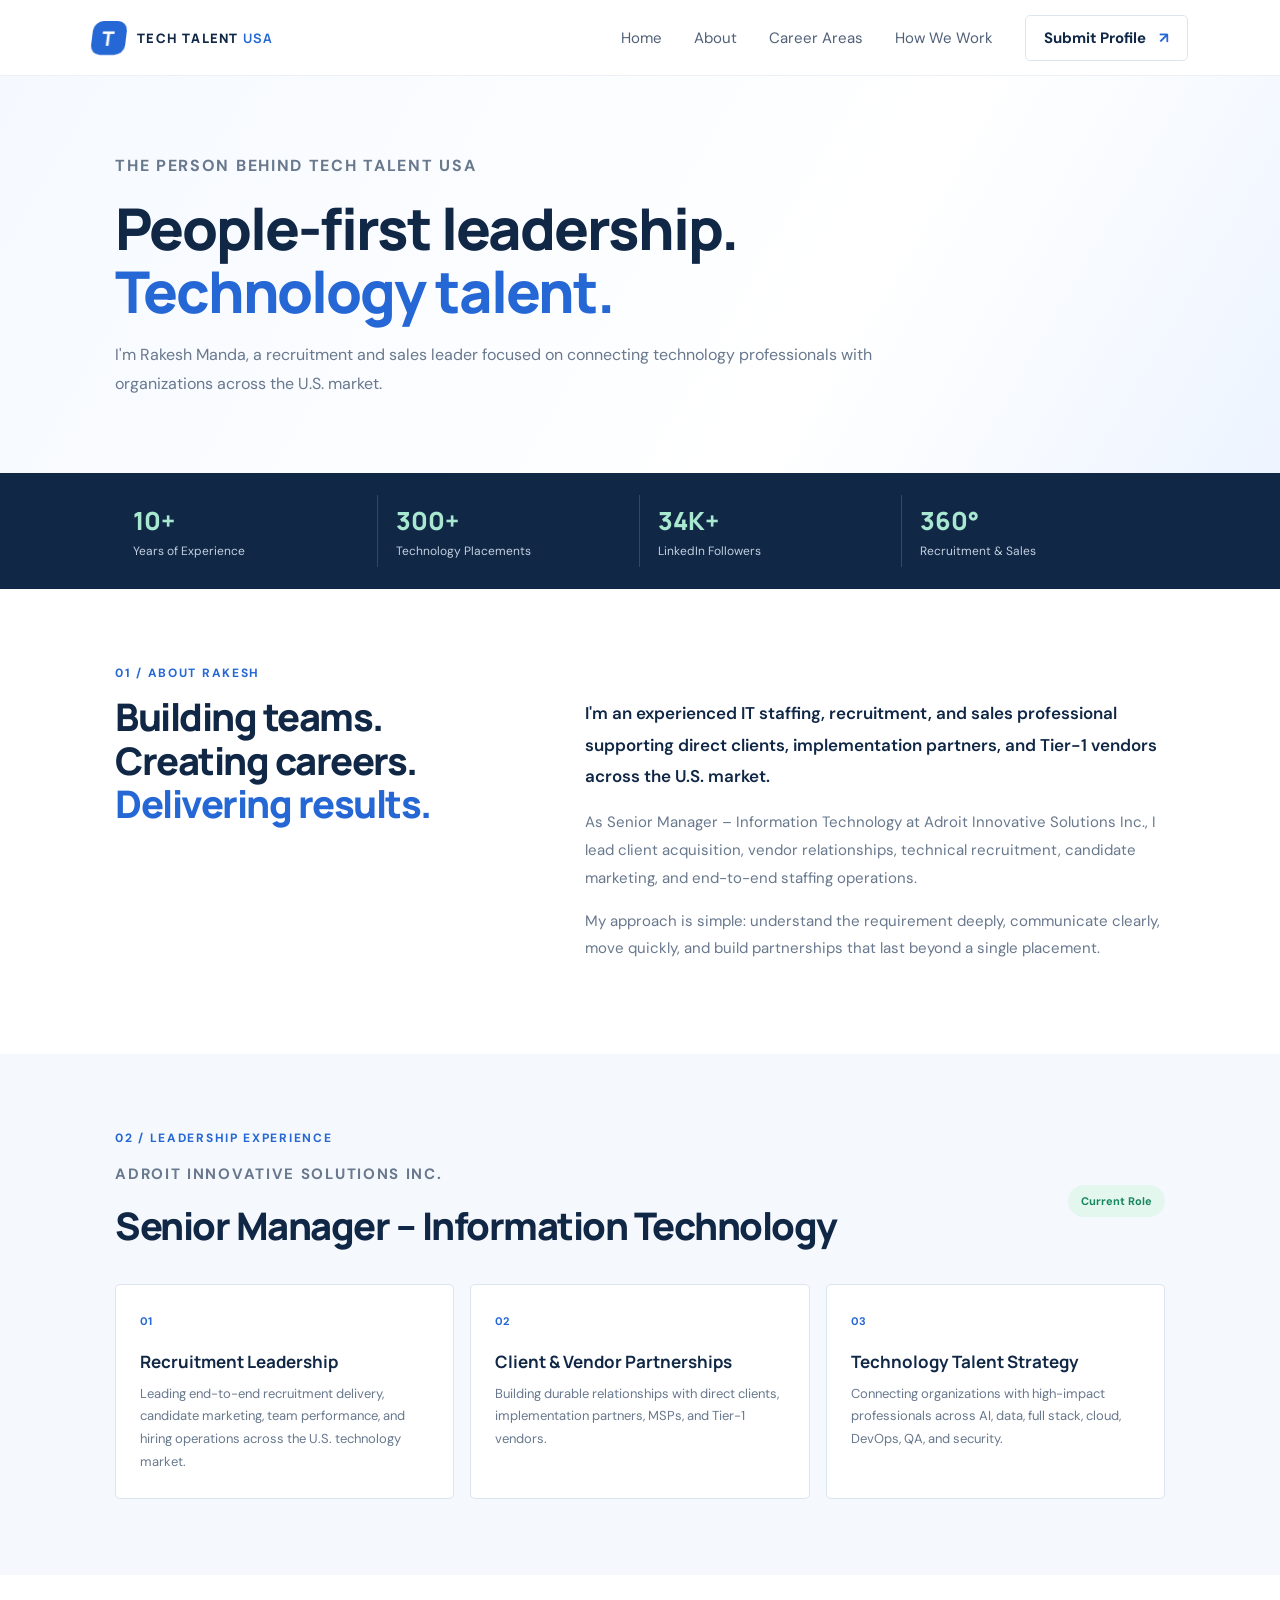
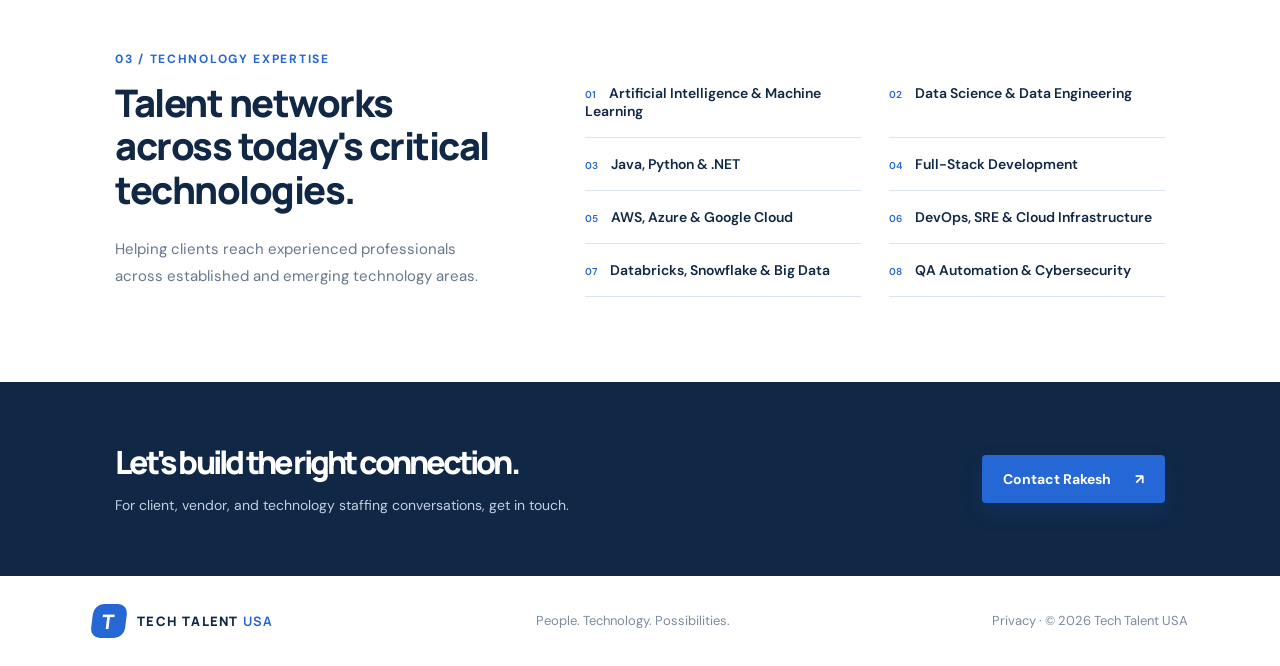
==== static/about.html @ fc8ca4fa "Add dedicated About profile page" ====
<!doctype html>
<html lang="en">
<head>
<meta charset="utf-8"><meta name="viewport" content="width=device-width,initial-scale=1">
<meta name="description" content="Meet the recruitment and technology staffing leader behind Tech Talent USA.">
<meta name="theme-color" content="#102746">
<title>About | Tech Talent USA</title>
<link rel="preconnect" href="https://fonts.googleapis.com">
<link href="https://fonts.googleapis.com/css2?family=DM+Sans:wght@400;500;600;700&family=Manrope:wght@400;500;600;700;800&display=swap" rel="stylesheet">
<link rel="stylesheet" href="/static/styles.css">
</head>
<body>
<header class="header">
<a class="brand" href="/"><span class="brand-mark">T</span><span>TECH TALENT <b>USA</b></span></a>
<nav id="site-nav" aria-label="Main navigation"><a href="/">Home</a><a href="/about" aria-current="page">About</a><a href="/services">Career Areas</a><a href="/how-we-work">How We Work</a><a class="nav-cta" href="/contact">Submit Profile <span>↗</span></a></nav>
<button class="menu" id="menu" aria-label="Open navigation menu" aria-controls="site-nav" aria-expanded="false">☰</button>
</header>
<main>
<section class="profile-hero">
<p class="eyebrow">THE PERSON BEHIND TECH TALENT USA</p>
<h1>People-first leadership.<br><em>Technology talent.</em></h1>
<p>I'm Rakesh Manda, a recruitment and sales leader focused on connecting technology professionals with organizations across the U.S. market.</p>
</section>
<section class="profile-metrics" aria-label="Career highlights">
<div><strong>10+</strong><span>Years of Experience</span></div><div><strong>300+</strong><span>Technology Placements</span></div><div><strong>34K+</strong><span>LinkedIn Followers</span></div><div><strong>360°</strong><span>Recruitment &amp; Sales</span></div>
</section>
<section class="profile-section">
<div class="section-label">01 / ABOUT RAKESH</div>
<div class="profile-grid">
<div><h2>Building teams.<br>Creating careers.<br><em>Delivering results.</em></h2></div>
<div class="profile-copy">
<p>I'm an experienced IT staffing, recruitment, and sales professional supporting direct clients, implementation partners, and Tier-1 vendors across the U.S. market.</p>
<p>As Senior Manager – Information Technology at Adroit Innovative Solutions Inc., I lead client acquisition, vendor relationships, technical recruitment, candidate marketing, and end-to-end staffing operations.</p>
<p>My approach is simple: understand the requirement deeply, communicate clearly, move quickly, and build partnerships that last beyond a single placement.</p>
</div>
</div>
</section>
<section class="profile-section profile-band">
<div class="section-label">02 / LEADERSHIP EXPERIENCE</div>
<div class="profile-role"><div><p class="eyebrow">ADROIT INNOVATIVE SOLUTIONS INC.</p><h2>Senior Manager – Information Technology</h2></div><span class="profile-current">Current Role</span></div>
<div class="profile-cards">
<article class="profile-card"><span>01</span><h3>Recruitment Leadership</h3><p>Leading end-to-end recruitment delivery, candidate marketing, team performance, and hiring operations across the U.S. technology market.</p></article>
<article class="profile-card"><span>02</span><h3>Client &amp; Vendor Partnerships</h3><p>Building durable relationships with direct clients, implementation partners, MSPs, and Tier-1 vendors.</p></article>
<article class="profile-card"><span>03</span><h3>Technology Talent Strategy</h3><p>Connecting organizations with high-impact professionals across AI, data, full stack, cloud, DevOps, QA, and security.</p></article>
</div>
</section>
<section class="profile-section">
<div class="section-label">03 / TECHNOLOGY EXPERTISE</div>
<div class="profile-grid"><div><h2>Talent networks across today's critical technologies.</h2><p>Helping clients reach experienced professionals across established and emerging technology areas.</p></div>
<div class="profile-skills">
<div><span>01</span>Artificial Intelligence &amp; Machine Learning</div><div><span>02</span>Data Science &amp; Data Engineering</div><div><span>03</span>Java, Python &amp; .NET</div><div><span>04</span>Full-Stack Development</div><div><span>05</span>AWS, Azure &amp; Google Cloud</div><div><span>06</span>DevOps, SRE &amp; Cloud Infrastructure</div><div><span>07</span>Databricks, Snowflake &amp; Big Data</div><div><span>08</span>QA Automation &amp; Cybersecurity</div>
</div></div>
</section>
<section class="profile-contact"><div><h2>Let's build the right connection.</h2><p>For client, vendor, and technology staffing conversations, get in touch.</p></div><a class="button primary" href="mailto:rakeshmanda888@gmail.com">Contact Rakesh <span>↗</span></a></section>
</main>
<footer><a class="brand footer-brand" href="/"><span class="brand-mark">T</span><span>TECH TALENT <b>USA</b></span></a><span>People. Technology. Possibilities.</span><span><a href="/privacy">Privacy</a> · © <span id="year">2026</span> Tech Talent USA</span></footer>
<script src="/static/app.js"></script>
</body></html>
---- static/styles.css ----
:root{--navy:#102746;--blue:#2467d5;--sky:#eaf2ff;--ink:#172b45;--muted:#68788d;--line:#dce5ef;--white:#fff;--mint:#a8e8d0}*{box-sizing:border-box}html{scroll-behavior:smooth}body{margin:0;color:var(--ink);font-family:'DM Sans',sans-serif;background:#fff}a{color:inherit;text-decoration:none}.header{height:84px;padding:0 7.2%;display:flex;align-items:center;justify-content:space-between;border-bottom:1px solid #edf1f6;background:#fff}.brand{display:flex;align-items:center;gap:11px;font:800 13px Manrope,sans-serif;letter-spacing:1.2px;color:var(--navy)}.brand b{color:var(--blue)}.brand-mark{width:34px;height:34px;border-radius:10px;background:var(--blue);color:white;display:grid;place-items:center;font:800 20px Manrope;transform:skew(-7deg)}nav{display:flex;align-items:center;gap:36px;font-size:13px;color:#506078}nav a:hover,.text-link:hover{color:var(--blue)}.nav-cta{padding:12px 18px;border:1px solid var(--line);border-radius:5px;color:var(--navy);font-weight:700}.nav-cta span{color:var(--blue);padding-left:9px}.menu{display:none;border:0;background:none;font-size:22px}.hero{min-height:620px;padding:80px 7.2% 65px;display:grid;grid-template-columns:1fr 1fr;align-items:center;overflow:hidden;background:linear-gradient(115deg,#f8fbff 0%,#fff 60%,#f0f6ff 100%)}.eyebrow,.section-label{font-size:10px;font-weight:700;letter-spacing:2px;color:var(--blue)}.eyebrow i{display:inline-block;width:7px;height:7px;border-radius:50%;background:#46c69a;margin-right:9px}.hero h1,h2{font:800 clamp(42px,5vw,68px)/1.08 Manrope,sans-serif;letter-spacing:-2.8px;color:var(--navy);margin:25px 0}.hero h1 em,h2 em{font-style:normal;color:var(--blue)}.hero-copy>p{max-width:490px;color:var(--muted);line-height:1.85;font-size:15px}.hero-actions{display:flex;align-items:center;gap:28px;margin-top:30px}.button{display:inline-flex;align-items:center;justify-content:center;gap:24px;padding:16px 21px;border:0;border-radius:4px;font:700 13px 'DM Sans';cursor:pointer}.primary{background:var(--blue);color:#fff;box-shadow:0 9px 22px #2467d526}.primary:hover{background:#1855b9}.text-link{font-size:13px;font-weight:700}.text-link span{color:var(--blue);margin-left:7px}.trust{display:flex;align-items:center;gap:14px;margin-top:53px}.avatars{display:flex}.avatars span{width:34px;height:34px;border-radius:50%;display:grid;place-items:center;background:#dce9ff;border:2px solid white;margin-left:-5px;font-size:9px;font-weight:800;color:var(--blue)}.avatars span:first-child{margin:0;background:#d8f1e9;color:#16865f}.avatars span:last-child{background:#fce8d9;color:#b76c2d}.trust b,.trust small{display:block}.trust b{font-size:11px}.trust small{font-size:10px;color:var(--muted);margin-top:4px}.hero-art{height:440px;position:relative;display:grid;place-items:center}.orb{position:absolute;border-radius:50%;filter:blur(1px)}.orb-one{width:340px;height:340px;background:radial-gradient(circle,#d9e8ff 0%,#edf4ff 65%,transparent 68%)}.orb-two{width:230px;height:230px;border:1px solid #a8c7f5}.orbit{position:absolute;width:390px;height:160px;border:1px solid #9cbbe9;border-radius:50%;transform:rotate(-32deg)}.art-core{width:190px;height:190px;border-radius:50%;background:linear-gradient(145deg,#2e79e5,#123c7b);box-shadow:0 25px 55px #1c58a54a;display:grid;place-items:center;z-index:1;position:relative}.core-ring{position:absolute;inset:16px;border:1px solid #ffffff62;border-radius:50%}.core-text{font:800 56px Manrope;color:#fff;letter-spacing:-5px}.core-text span{font-size:15px;letter-spacing:2px;margin-left:5px;color:var(--mint)}.art-card{position:absolute;z-index:2;background:#fff;border:1px solid #e6edf7;box-shadow:0 15px 45px #183e6b16;border-radius:9px;padding:15px 17px;display:flex;align-items:center;gap:12px}.art-card b,.art-card small{display:block}.art-card b{font-size:11px}.art-card small{font-size:9px;color:var(--muted);margin-top:5px}.card-top{top:56px;right:2px}.card-bottom{bottom:54px;left:4px}.card-icon{width:33px;height:33px;background:var(--sky);color:var(--blue);border-radius:8px;display:grid;place-items:center;font-size:20px}.pulse{width:9px;height:9px;background:#3fc99a;border-radius:50%;box-shadow:0 0 0 5px #e2f8f0}.arrow{color:var(--blue)}.vertical-note{position:absolute;right:-30px;top:180px;writing-mode:vertical-rl;font-size:8px;letter-spacing:2px;color:#8da2bc}.stats{padding:27px 7.2%;display:grid;grid-template-columns:repeat(3,1fr);background:var(--navy);color:white}.stats div{display:flex;align-items:center;gap:17px;padding:8px 6% ;border-right:1px solid #ffffff28}.stats div:last-child{border:0}.stats strong{font:800 24px Manrope;color:var(--mint)}.stats span{font-size:11px;color:#c3d0e0}.section{padding:105px 9%}.intro-grid{display:grid;grid-template-columns:1fr 1fr;gap:9%;align-items:center}.intro h2,.section h2{font-size:48px;margin:24px 0}.intro p,.section-head>p{font-size:14px;line-height:1.9;color:var(--muted)}.lead{font-size:18px!important;line-height:1.6!important;color:var(--navy)!important;font-weight:600}.under-link{display:inline-block;margin-top:18px;font-size:12px;font-weight:700;border-bottom:1px solid #b6c9e4;padding-bottom:8px}.under-link span{color:var(--blue);margin-left:8px}.services{background:#f5f8fc}.section-head{display:flex;align-items:end;justify-content:space-between;gap:35px;margin-bottom:48px}.section-head>p{max-width:340px}.section-head h2{margin-bottom:0}.service-grid{display:grid;grid-template-columns:repeat(3,1fr);gap:18px}.service{position:relative;padding:29px 27px 35px;background:white;border:1px solid #e3eaf3;min-height:250px}.service-no{font-size:10px;color:#91a4bb}.service-symbol{font-size:28px;color:var(--blue);margin:26px 0 16px}.service h3,.steps h3{font:700 18px Manrope;color:var(--navy);margin:0 0 11px}.service p,.steps p{font-size:12px;line-height:1.8;color:var(--muted)}.service-line{position:absolute;bottom:0;left:0;width:35%;height:3px;background:var(--blue)}.process{background:#fff}.steps{display:grid;grid-template-columns:repeat(4,1fr);border-top:1px solid var(--line)}.steps article{padding:25px 22px 0 0;border-right:1px solid var(--line);margin-right:22px}.steps article:last-child{border:0}.steps article>span{display:grid;place-items:center;width:34px;height:34px;border-radius:50%;background:var(--sky);color:var(--blue);font-size:11px;font-weight:700;margin-bottom:24px}.contact{background:var(--navy);color:#fff;display:grid;grid-template-columns:.85fr 1.15fr;gap:9%;padding-top:90px;padding-bottom:90px}.contact h2{color:#fff}.contact-copy>p{max-width:380px;color:#b8c8db;font-size:13px;line-height:1.9}.contact .section-label{color:var(--mint)}.contact-detail{display:flex;gap:14px;align-items:center;margin-top:28px}.contact-detail>span{width:37px;height:37px;border:1px solid #ffffff35;border-radius:7px;display:grid;place-items:center;color:var(--mint)}.contact-detail small,.contact-detail a{display:block}.contact-detail small{font-size:9px;letter-spacing:1.5px;color:#9eb2ca;margin-bottom:5px}.contact-detail a{font-size:13px}.form{background:#fff;color:var(--ink);padding:31px 32px;border-radius:7px}.form-heading{display:flex;justify-content:space-between;align-items:baseline;margin-bottom:22px}.form-heading h3{font:700 20px Manrope;margin:0;color:var(--navy)}.form-heading p{font-size:10px;color:var(--muted)}.form-grid{display:grid;grid-template-columns:1fr 1fr;gap:16px}.form label{font-size:10px;font-weight:700;color:#42536a}.form input,.form textarea{display:block;width:100%;margin-top:7px;padding:12px;border:1px solid #dfe7f0;border-radius:4px;font:12px 'DM Sans';outline:none;color:var(--ink);background:#fbfcfe}.form input:focus,.form textarea:focus{border-color:#6b9de8;box-shadow:0 0 0 3px #2467d514}.form input::placeholder,.form textarea::placeholder{color:#a1adbb}.wide{grid-column:1/-1}.submit{margin-top:20px;width:100%}.form-status{font-size:12px;min-height:16px;color:#16865f}.privacy{font-size:9px;color:#8795a6}footer{padding:28px 7.2%;display:flex;justify-content:space-between;align-items:center;font-size:10px;color:#7c8ba0}.footer-brand{color:var(--navy)}@media(max-width:850px){.header{padding:0 5%;height:72px}nav{gap:16px}.hero{padding:60px 6%;grid-template-columns:1fr 1fr}.hero-art{transform:scale(.85)}.section{padding:80px 6%}.contact{gap:5%}.form{padding:24px}.intro h2,.section h2{font-size:40px}}@media(max-width:650px){nav{display:none;position:absolute;top:72px;left:0;right:0;background:white;padding:20px 7%;z-index:5;flex-direction:column;align-items:flex-start;border-bottom:1px solid var(--line)}nav.open{display:flex}.menu{display:block}.hero{grid-template-columns:1fr;padding-top:55px}.hero h1{font-size:49px}.hero-art{height:350px;transform:scale(.82);margin-top:10px}.stats{grid-template-columns:1fr;gap:12px;padding:22px 7%}.stats div{border-right:0;border-bottom:1px solid #ffffff28;padding:10px 0}.intro-grid,.contact{grid-template-columns:1fr}.intro-grid{gap:15px}.section-head{display:block}.section-head>p{margin-top:20px}.service-grid{grid-template-columns:1fr}.service{min-height:210px}.steps{grid-template-columns:1fr 1fr;row-gap:28px}.steps article:nth-child(2){border:0}.contact{gap:35px}.form-grid{grid-template-columns:1fr}.wide{grid-column:auto}.form-heading{display:block}.form-heading p{margin-bottom:0}footer{gap:15px;flex-wrap:wrap}.vertical-note{right:0}}

/* Phase 1 experience polish: preserve the blue-and-white identity. */
.header{position:sticky;top:0;z-index:20;backdrop-filter:saturate(160%) blur(12px);background:rgba(255,255,255,.94)}
html{scroll-padding-top:96px}
nav a,.button,.service,.art-card{transition:transform .22s ease,box-shadow .22s ease,color .22s ease,background .22s ease}
nav a:focus-visible,.button:focus-visible,.text-link:focus-visible,.under-link:focus-visible,.menu:focus-visible,.form input:focus-visible,.form textarea:focus-visible{outline:3px solid #82b2f5;outline-offset:3px}
.button:hover{transform:translateY(-2px)}
.service:hover{transform:translateY(-5px);box-shadow:0 16px 34px #183e6b12}
.art-card:hover{transform:translateY(-3px)}
.form-status{line-height:1.6}
.form-status:empty{min-height:0}
.privacy a{color:var(--blue);text-decoration:underline}
.reveal-ready{opacity:0;transform:translateY(18px);transition:opacity .65s ease,transform .65s ease}
.reveal-ready.is-visible{opacity:1;transform:translateY(0)}
@media(max-width:650px){
 .header{position:sticky;top:0}
 nav.open{box-shadow:0 16px 25px #183e6b12}
 .hero{min-height:auto}
 .hero-actions{flex-wrap:wrap;gap:18px}
 .contact-detail a{overflow-wrap:anywhere}
}
@media(prefers-reduced-motion:reduce){
 *,*::before,*::after{scroll-behavior:auto!important;animation-duration:.01ms!important;animation-iteration-count:1!important;transition-duration:.01ms!important}
 .reveal-ready{opacity:1;transform:none}
}

/* Phase 1: trust, conversion, contact and form usability */
.faq{background:#f5f8fc}.faq-list{max-width:900px;border-top:1px solid var(--line)}.faq-list details{border-bottom:1px solid var(--line);padding:19px 4px}.faq-list summary{cursor:pointer;list-style:none;font:700 15px Manrope;color:var(--navy);display:flex;justify-content:space-between;gap:16px}.faq-list summary::-webkit-details-marker{display:none}.faq-list summary:after{content:"+";color:var(--blue);font-size:22px;line-height:1}.faq-list details[open] summary:after{content:"−"}.faq-list details p{max-width:760px;color:var(--muted);font-size:13px;line-height:1.8;margin:14px 0 0}.faq-list a{color:var(--blue);text-decoration:underline}
.form-progress{margin:-4px 0 20px}.progress-track{height:5px;background:#e8eef7;border-radius:8px;overflow:hidden}.progress-track span{display:block;width:0;height:100%;background:var(--blue);transition:width .2s ease}.form-progress small{display:block;color:var(--muted);font-size:10px;margin-top:7px}
.consent-row{display:flex;align-items:flex-start;gap:10px;margin-top:18px;font-size:11px!important;line-height:1.6}.consent-row input{width:16px!important;height:16px;margin:1px 0 0!important;flex:0 0 auto;accent-color:var(--blue)}
.form-trap{position:absolute!important;left:-10000px!important;width:1px!important;height:1px!important;overflow:hidden!important}.form-status.is-pending{color:#526b8b}.form-status.is-success{color:#16865f}.form-status.is-error{color:#b42318}.submit:disabled{opacity:.7;cursor:wait;transform:none}
.quick-contact{position:fixed;right:22px;bottom:22px;z-index:18;display:flex;gap:9px}.quick-contact-link{display:inline-flex;align-items:center;justify-content:center;min-height:44px;padding:0 16px;border-radius:24px;background:#fff;color:var(--navy);border:1px solid #dce5ef;box-shadow:0 8px 25px #10274620;font-size:12px;font-weight:700}.quick-contact-link.whatsapp{background:#16865f;color:#fff;border-color:#16865f}.quick-contact-link:hover{transform:translateY(-2px)}.form input[type=file]{padding:9px;background:#fff}
.form input:focus-visible,.form textarea:focus-visible,.faq summary:focus-visible{outline:3px solid #82b2f5;outline-offset:2px}
@media(max-width:650px){.quick-contact{right:12px;bottom:12px}.quick-contact-link{min-height:42px;padding:0 13px}.faq{padding-top:65px;padding-bottom:65px}.consent-row{grid-column:auto}}

/* Readability pass: larger, clearer typography across all screen sizes */
body{font-size:16px}
nav{font-size:15px;gap:32px}
.eyebrow,.section-label{font-size:12px;letter-spacing:1.7px}
.hero-copy>p{font-size:18px;line-height:1.8;max-width:540px}
.trust b{font-size:13px}.trust small{font-size:12px}
.stats span{font-size:14px}
.intro p,.section-head>p{font-size:16px;line-height:1.85}
.lead{font-size:20px!important}
.under-link,.text-link{font-size:15px}
.service h3,.steps h3{font-size:20px}
.service p,.steps p{font-size:15px;line-height:1.8}
.service-no{font-size:12px}
.contact-copy>p{font-size:16px;line-height:1.85}
.contact-detail small{font-size:11px}.contact-detail a{font-size:15px}
.form{padding:36px}
.form-heading h3{font-size:23px}
.form-heading p{font-size:13px}
.form label{font-size:13px}
.form input,.form textarea{font-size:15px;padding:14px}
.form input::placeholder,.form textarea::placeholder{font-size:14px}
.form-progress small{font-size:13px}
.consent-row{font-size:13px!important}
.privacy{font-size:12px;line-height:1.6}
.form-status{font-size:14px}
.button{font-size:15px;padding:17px 23px}
footer{font-size:13px}
@media(max-width:850px){
 nav{font-size:14px;gap:18px}
 .hero-copy>p{font-size:17px}
 .section{padding:85px 6%}
}
@media(max-width:650px){
 .hero h1{font-size:clamp(42px,11vw,52px);letter-spacing:-2px}
 .hero-copy>p{font-size:17px;line-height:1.8}
 .eyebrow,.section-label{font-size:11px}
 .intro p,.section-head>p,.contact-copy>p{font-size:16px}
 .service p,.steps p{font-size:15px}
 .form{padding:24px 20px}
 .form label{font-size:13px}
 .form input,.form textarea{font-size:16px;padding:14px}
 .form-heading h3{font-size:21px}
 .privacy{font-size:12px}
 footer{font-size:12px}
}


/* Phase 2 refinement: slightly tighter sizing while preserving the approved blue-and-white theme. */
.header{height:76px}
.hero{min-height:570px;padding-top:68px;padding-bottom:56px}
.hero h1{font-size:clamp(40px,4.7vw,62px);letter-spacing:-2.4px}
.hero-copy>p{font-size:16px;line-height:1.75}
.hero-art{transform:scale(.94)}
.section{padding-top:90px;padding-bottom:90px}
.intro h2,.section h2{font-size:44px}
.service{min-height:230px;padding:26px 24px 30px}
.service h3,.steps h3{font-size:18px}
.service p,.steps p{font-size:14px;line-height:1.7}
.form{padding:30px}
.form-heading h3{font-size:21px}
.form label{font-size:12px}
.form input,.form textarea{font-size:14px;padding:12px}
.button{font-size:14px;padding:15px 21px}
.stats{padding-top:23px;padding-bottom:23px}
@media(max-width:850px){.hero{min-height:540px}.section{padding-top:76px;padding-bottom:76px}.intro h2,.section h2{font-size:40px}}
@media(max-width:650px){.header{height:68px}.hero{padding-top:48px;padding-bottom:44px}.hero h1{font-size:clamp(39px,10vw,48px)}.hero-art{transform:scale(.78);margin-left:-15px;margin-right:-15px}.section{padding:66px 6%}.intro h2,.section h2{font-size:35px}.service{padding:24px;min-height:190px}.form{padding:22px 18px}.form input,.form textarea{font-size:15px;padding:13px}.button{font-size:14px;padding:14px 18px}}

/* Personal About page: profile details live here, not on the public homepage. */
.profile-hero{background:linear-gradient(120deg,#f5f9ff,#fff 65%,#edf4ff);padding:76px 9% 58px}
.profile-hero .eyebrow{margin:0 0 16px}
.profile-hero h1{font:800 clamp(38px,4.5vw,58px)/1.1 Manrope,sans-serif;letter-spacing:-2px;color:var(--navy);max-width:800px;margin:0 0 18px}
.profile-hero h1 em{font-style:normal;color:var(--blue)}
.profile-hero p{max-width:760px;font-size:16px;line-height:1.8;color:var(--muted)}
.profile-metrics{display:grid;grid-template-columns:repeat(4,1fr);background:var(--navy);padding:22px 9%;color:white}
.profile-metrics div{padding:8px 18px;border-right:1px solid #ffffff28}
.profile-metrics div:last-child{border:0}
.profile-metrics strong,.profile-metrics span{display:block}
.profile-metrics strong{font:800 25px Manrope;color:var(--mint)}
.profile-metrics span{font-size:12px;color:#c3d0e0;margin-top:5px}
.profile-section{padding:76px 9%}
.profile-section h2{font:800 38px/1.15 Manrope,sans-serif;letter-spacing:-1.5px;color:var(--navy);margin:14px 0 24px}
.profile-grid{display:grid;grid-template-columns:.8fr 1.2fr;gap:8%;align-items:start}
.profile-copy p,.profile-section p{font-size:15px;line-height:1.85;color:var(--muted)}
.profile-copy p:first-child{color:var(--navy);font-size:17px;font-weight:600}
.profile-band{background:#f5f8fc}
.profile-role{display:flex;justify-content:space-between;gap:20px;align-items:center;margin-bottom:28px}
.profile-role h2{margin:8px 0}
.profile-current{font-size:11px;color:#16865f;background:#e4f7ef;padding:9px 13px;border-radius:20px;white-space:nowrap;font-weight:700}
.profile-cards{display:grid;grid-template-columns:repeat(3,1fr);gap:16px}
.profile-card{background:#fff;border:1px solid var(--line);padding:24px;border-radius:5px}
.profile-card>span{font-size:11px;color:var(--blue);font-weight:700}
.profile-card h3{font:700 17px Manrope;color:var(--navy);margin:20px 0 10px}
.profile-card p{font-size:13px;line-height:1.75;margin:0}
.profile-skills{display:grid;grid-template-columns:1fr 1fr;gap:0 28px}
.profile-skills div{padding:17px 0;border-bottom:1px solid var(--line);font-size:14px;color:var(--navy);font-weight:600}
.profile-skills span{font-size:10px;color:var(--blue);margin-right:13px}
.profile-contact{background:var(--navy);color:#fff;padding:58px 9%;display:flex;justify-content:space-between;align-items:center;gap:24px}
.profile-contact h2{font:800 32px Manrope;color:white;margin:0 0 10px}
.profile-contact p{color:#c3d0e0;font-size:14px;line-height:1.7;margin:0}
.profile-contact .button{white-space:nowrap}
@media(max-width:750px){.profile-hero{padding:56px 6% 42px}.profile-section{padding:62px 6%}.profile-metrics{grid-template-columns:1fr 1fr;padding:18px 6%;gap:8px}.profile-metrics div:nth-child(2){border:0}.profile-grid{grid-template-columns:1fr;gap:10px}.profile-cards{grid-template-columns:1fr}.profile-contact{padding:44px 6%;display:block}.profile-contact .button{margin-top:22px}.profile-section h2{font-size:33px}}
@media(max-width:480px){.profile-skills{grid-template-columns:1fr}.profile-role{align-items:flex-start;flex-direction:column}.profile-contact h2{font-size:28px}}
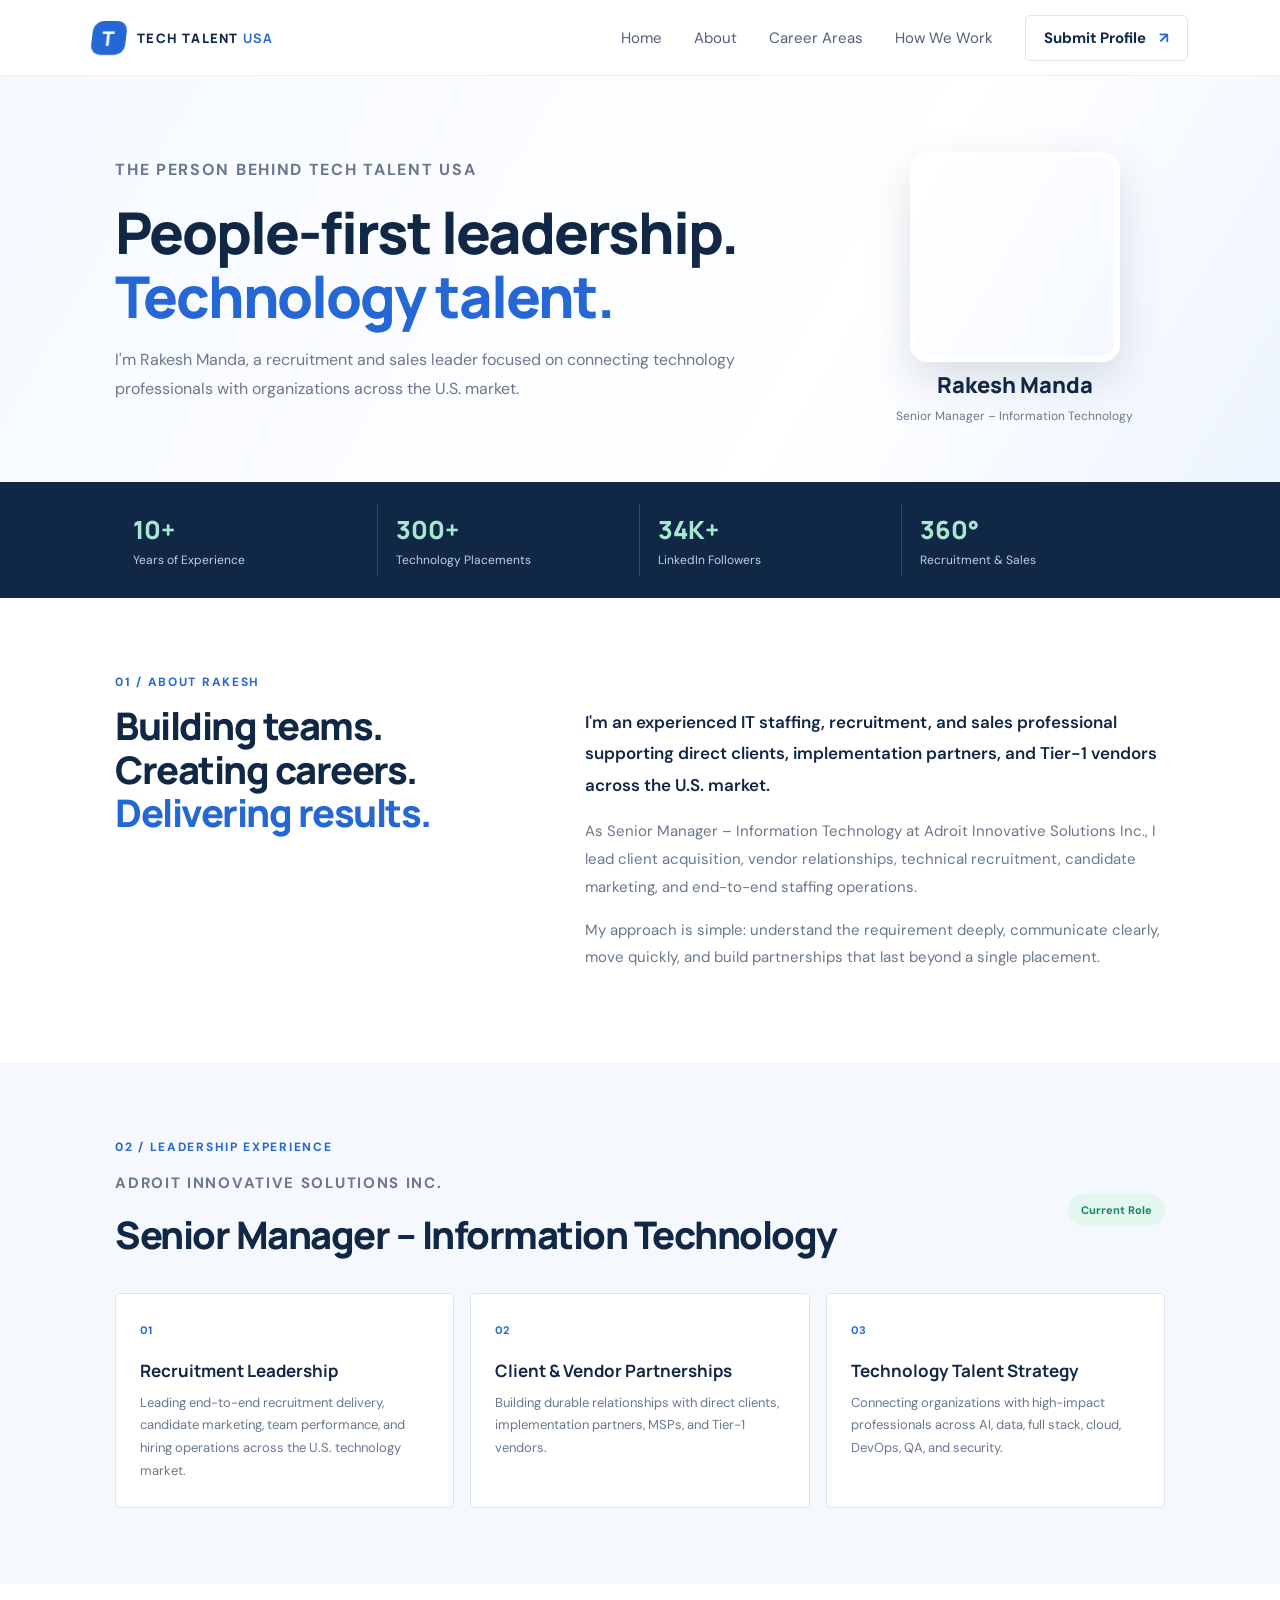
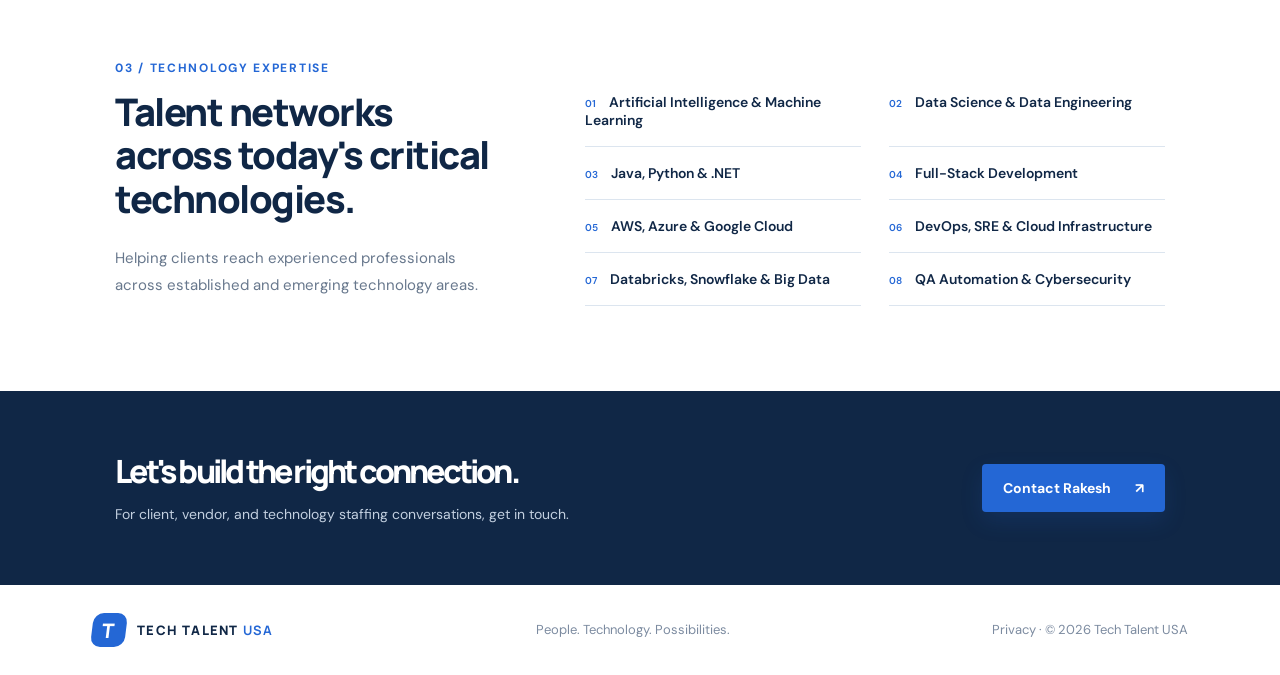
==== commit b4484b4d: "Show Rakesh Manda portrait and name on About page" ====
--- a/static/about.html
+++ b/static/about.html
@@ -16,11 +16,7 @@
 <button class="menu" id="menu" aria-label="Open navigation menu" aria-controls="site-nav" aria-expanded="false">☰</button>
 </header>
 <main>
-<section class="profile-hero">
-<p class="eyebrow">THE PERSON BEHIND TECH TALENT USA</p>
-<h1>People-first leadership.<br><em>Technology talent.</em></h1>
-<p>I'm Rakesh Manda, a recruitment and sales leader focused on connecting technology professionals with organizations across the U.S. market.</p>
-</section>
+<section class="profile-hero profile-hero-with-photo"><div class="profile-hero-copy"><p class="eyebrow">THE PERSON BEHIND TECH TALENT USA</p><h1>People-first leadership.<br><em>Technology talent.</em></h1><p>I'm Rakesh Manda, a recruitment and sales leader focused on connecting technology professionals with organizations across the U.S. market.</p></div><div class="profile-portrait"><img src="[data-uri]" alt="Portrait of Rakesh Manda"><strong>Rakesh Manda</strong><span>Senior Manager – Information Technology</span></div></section>
 <section class="profile-metrics" aria-label="Career highlights">
 <div><strong>10+</strong><span>Years of Experience</span></div><div><strong>300+</strong><span>Technology Placements</span></div><div><strong>34K+</strong><span>LinkedIn Followers</span></div><div><strong>360°</strong><span>Recruitment &amp; Sales</span></div>
 </section>
--- a/static/styles.css
+++ b/static/styles.css
@@ -136,3 +136,19 @@
 .profile-contact .button{white-space:nowrap}
 @media(max-width:750px){.profile-hero{padding:56px 6% 42px}.profile-section{padding:62px 6%}.profile-metrics{grid-template-columns:1fr 1fr;padding:18px 6%;gap:8px}.profile-metrics div:nth-child(2){border:0}.profile-grid{grid-template-columns:1fr;gap:10px}.profile-cards{grid-template-columns:1fr}.profile-contact{padding:44px 6%;display:block}.profile-contact .button{margin-top:22px}.profile-section h2{font-size:33px}}
 @media(max-width:480px){.profile-skills{grid-template-columns:1fr}.profile-role{align-items:flex-start;flex-direction:column}.profile-contact h2{font-size:28px}}
+
+
+/* Career Areas: illustrative U.S. employer logo showcase */
+.company-showcase{margin-top:52px;padding:34px 30px 25px;background:#f5f8fc;border:1px solid #e5edf7;border-radius:12px}
+.company-showcase-heading{text-align:center;max-width:720px;margin:0 auto 25px}
+.company-showcase-heading h3{font:800 clamp(21px,2.4vw,28px)/1.25 Manrope,sans-serif;color:var(--navy);margin:10px 0}
+.company-showcase-heading p{font-size:14px;line-height:1.7;color:var(--muted);margin:0}
+.company-logo-grid{display:grid;grid-template-columns:repeat(3,minmax(0,1fr));gap:13px}
+.company-logo{min-height:94px;padding:17px 12px;background:#fff;border:1px solid #e5ebf3;border-radius:8px;display:flex;flex-direction:column;align-items:center;justify-content:center;gap:10px;text-align:center}
+.company-logo img{display:block;width:auto;max-width:130px;height:30px;object-fit:contain}
+.company-logo span{font-size:12px;font-weight:700;color:#30435e}
+.company-disclaimer{font-size:10px!important;line-height:1.6!important;color:#7b8797!important;text-align:center;max-width:850px;margin:19px auto 0!important}
+@media(min-width:900px){.company-logo-grid{grid-template-columns:repeat(3,minmax(0,1fr))}}
+@media(max-width:650px){.company-showcase{margin-top:35px;padding:25px 14px 19px}.company-logo-grid{grid-template-columns:repeat(2,minmax(0,1fr));gap:9px}.company-logo{min-height:84px;padding:13px 8px}.company-logo img{max-width:112px;height:26px}.company-logo span{font-size:11px}}
+
+.profile-hero-with-photo{display:grid;grid-template-columns:minmax(0,1.4fr) minmax(230px,.6fr);align-items:center;gap:48px}.profile-hero-copy{max-width:720px}.profile-portrait{justify-self:center;display:flex;flex-direction:column;align-items:center;text-align:center;gap:8px}.profile-portrait img{width:210px;height:210px;object-fit:cover;object-position:center 28%;border-radius:18px;border:6px solid #fff;box-shadow:0 18px 45px #10274624}.profile-portrait strong{font:800 22px Manrope,sans-serif;color:var(--navy)}.profile-portrait span{font-size:12px;color:var(--muted)}.career-page-hero{padding:74px 9% 58px;background:linear-gradient(120deg,#f5f9ff,#fff 65%,#edf4ff)}.career-page-hero h1{font:800 clamp(38px,4.5vw,58px)/1.1 Manrope,sans-serif;color:var(--navy);letter-spacing:-2px;margin:12px 0}.career-page-hero h1 em{font-style:normal;color:var(--blue)}.career-page-hero p{max-width:760px;color:var(--muted);font-size:16px;line-height:1.8}.career-page-section{padding:68px 9%}.career-page-section .service-grid{margin-top:28px}@media(max-width:750px){.profile-hero-with-photo{grid-template-columns:1fr;gap:28px}.profile-portrait img{width:180px;height:180px}.career-page-hero,.career-page-section{padding-left:6%;padding-right:6%}}
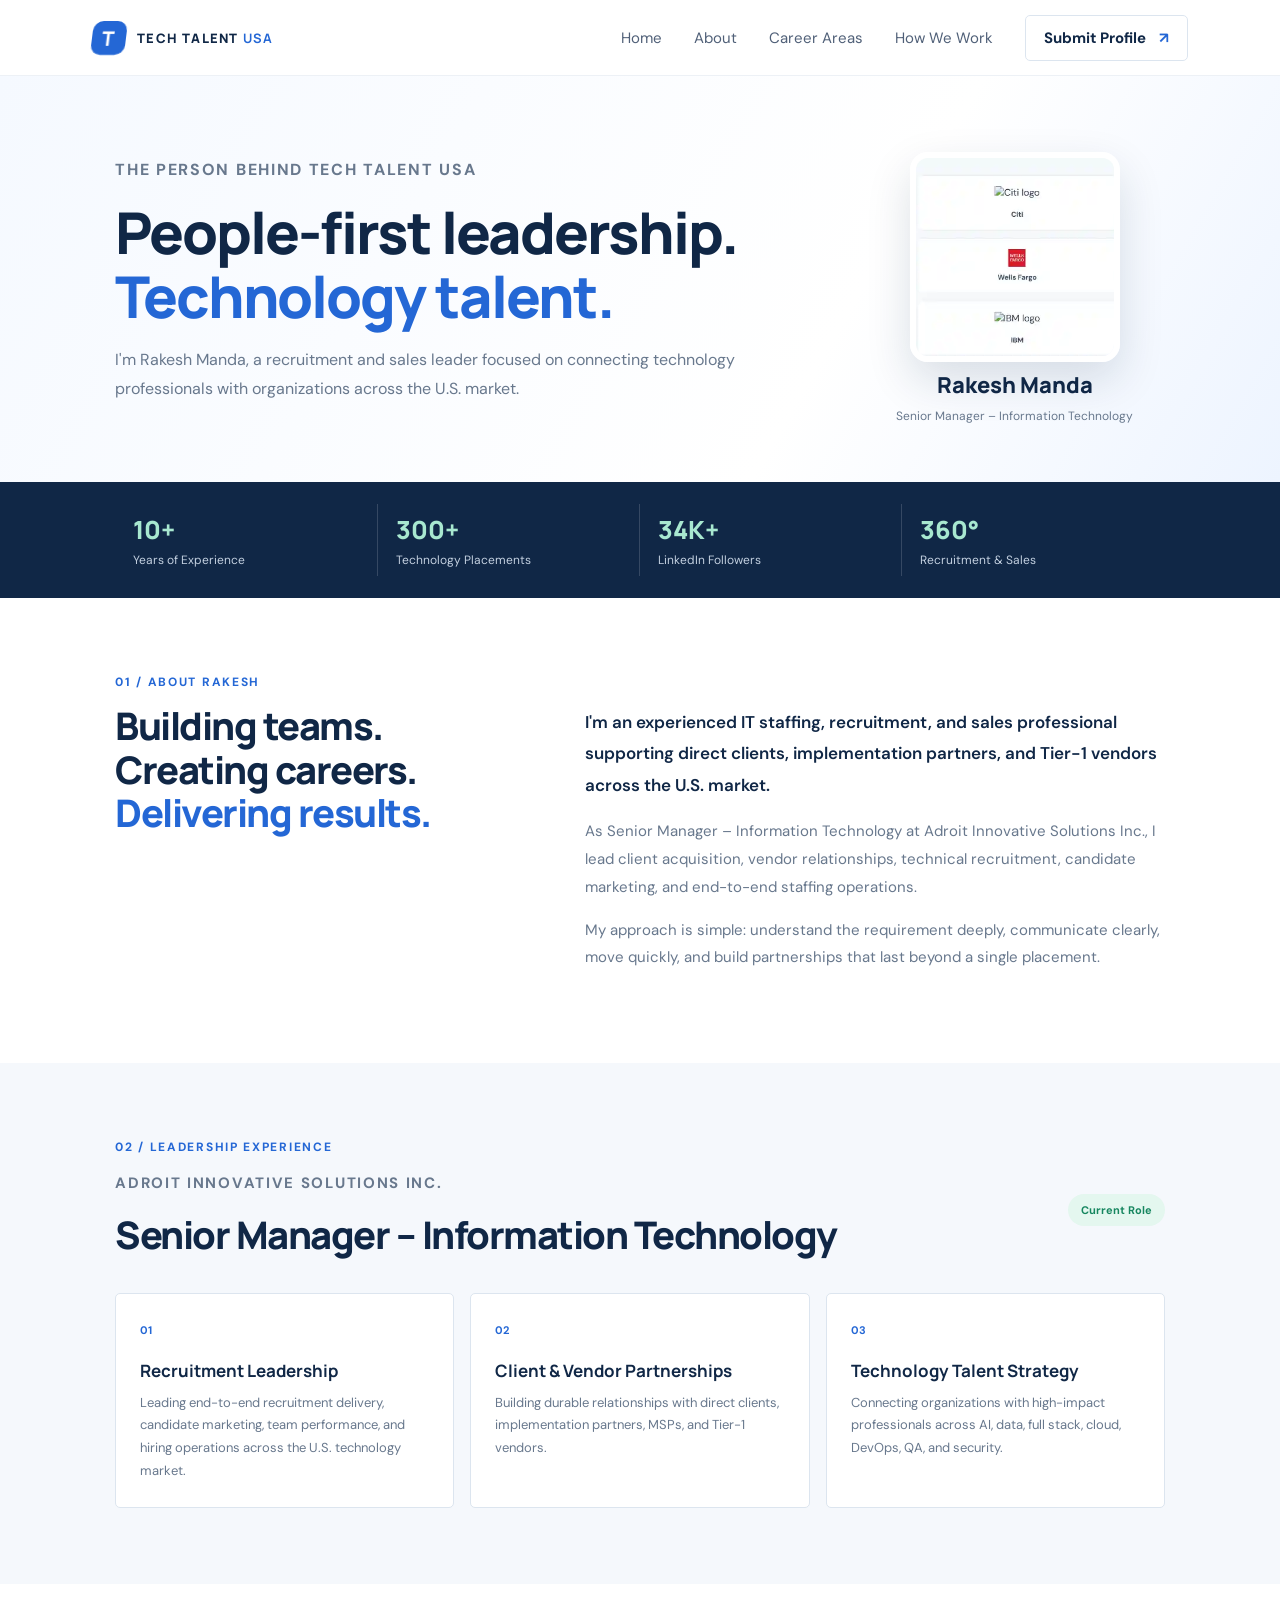
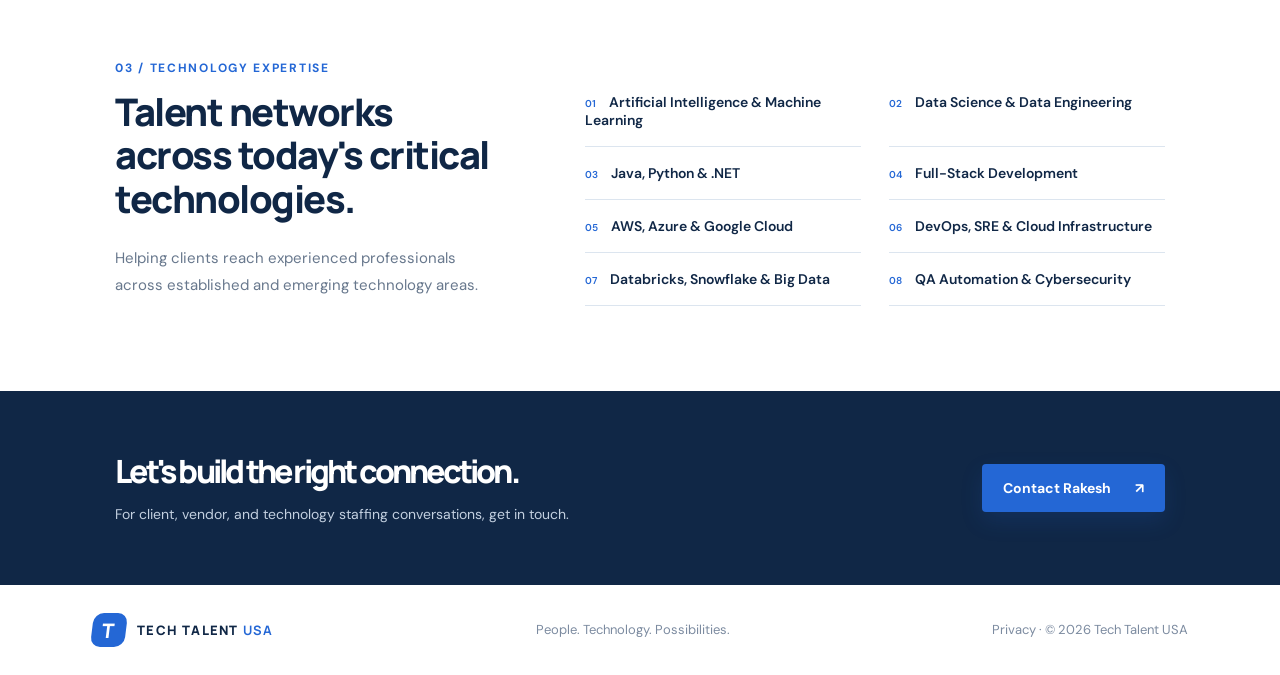
==== commit d3bb3d60: "Fix About portrait using optimized uploaded photo" ====
--- a/static/about.html
+++ b/static/about.html
@@ -16,7 +16,7 @@
 <button class="menu" id="menu" aria-label="Open navigation menu" aria-controls="site-nav" aria-expanded="false">☰</button>
 </header>
 <main>
-<section class="profile-hero profile-hero-with-photo"><div class="profile-hero-copy"><p class="eyebrow">THE PERSON BEHIND TECH TALENT USA</p><h1>People-first leadership.<br><em>Technology talent.</em></h1><p>I'm Rakesh Manda, a recruitment and sales leader focused on connecting technology professionals with organizations across the U.S. market.</p></div><div class="profile-portrait"><img src="[data-uri]" alt="Portrait of Rakesh Manda"><strong>Rakesh Manda</strong><span>Senior Manager – Information Technology</span></div></section>
+<section class="profile-hero profile-hero-with-photo"><div class="profile-hero-copy"><p class="eyebrow">THE PERSON BEHIND TECH TALENT USA</p><h1>People-first leadership.<br><em>Technology talent.</em></h1><p>I'm Rakesh Manda, a recruitment and sales leader focused on connecting technology professionals with organizations across the U.S. market.</p></div><div class="profile-portrait"><img src="[data-uri]" alt="Portrait of Rakesh Manda"><strong>Rakesh Manda</strong><span>Senior Manager – Information Technology</span></div></section>
 <section class="profile-metrics" aria-label="Career highlights">
 <div><strong>10+</strong><span>Years of Experience</span></div><div><strong>300+</strong><span>Technology Placements</span></div><div><strong>34K+</strong><span>LinkedIn Followers</span></div><div><strong>360°</strong><span>Recruitment &amp; Sales</span></div>
 </section>
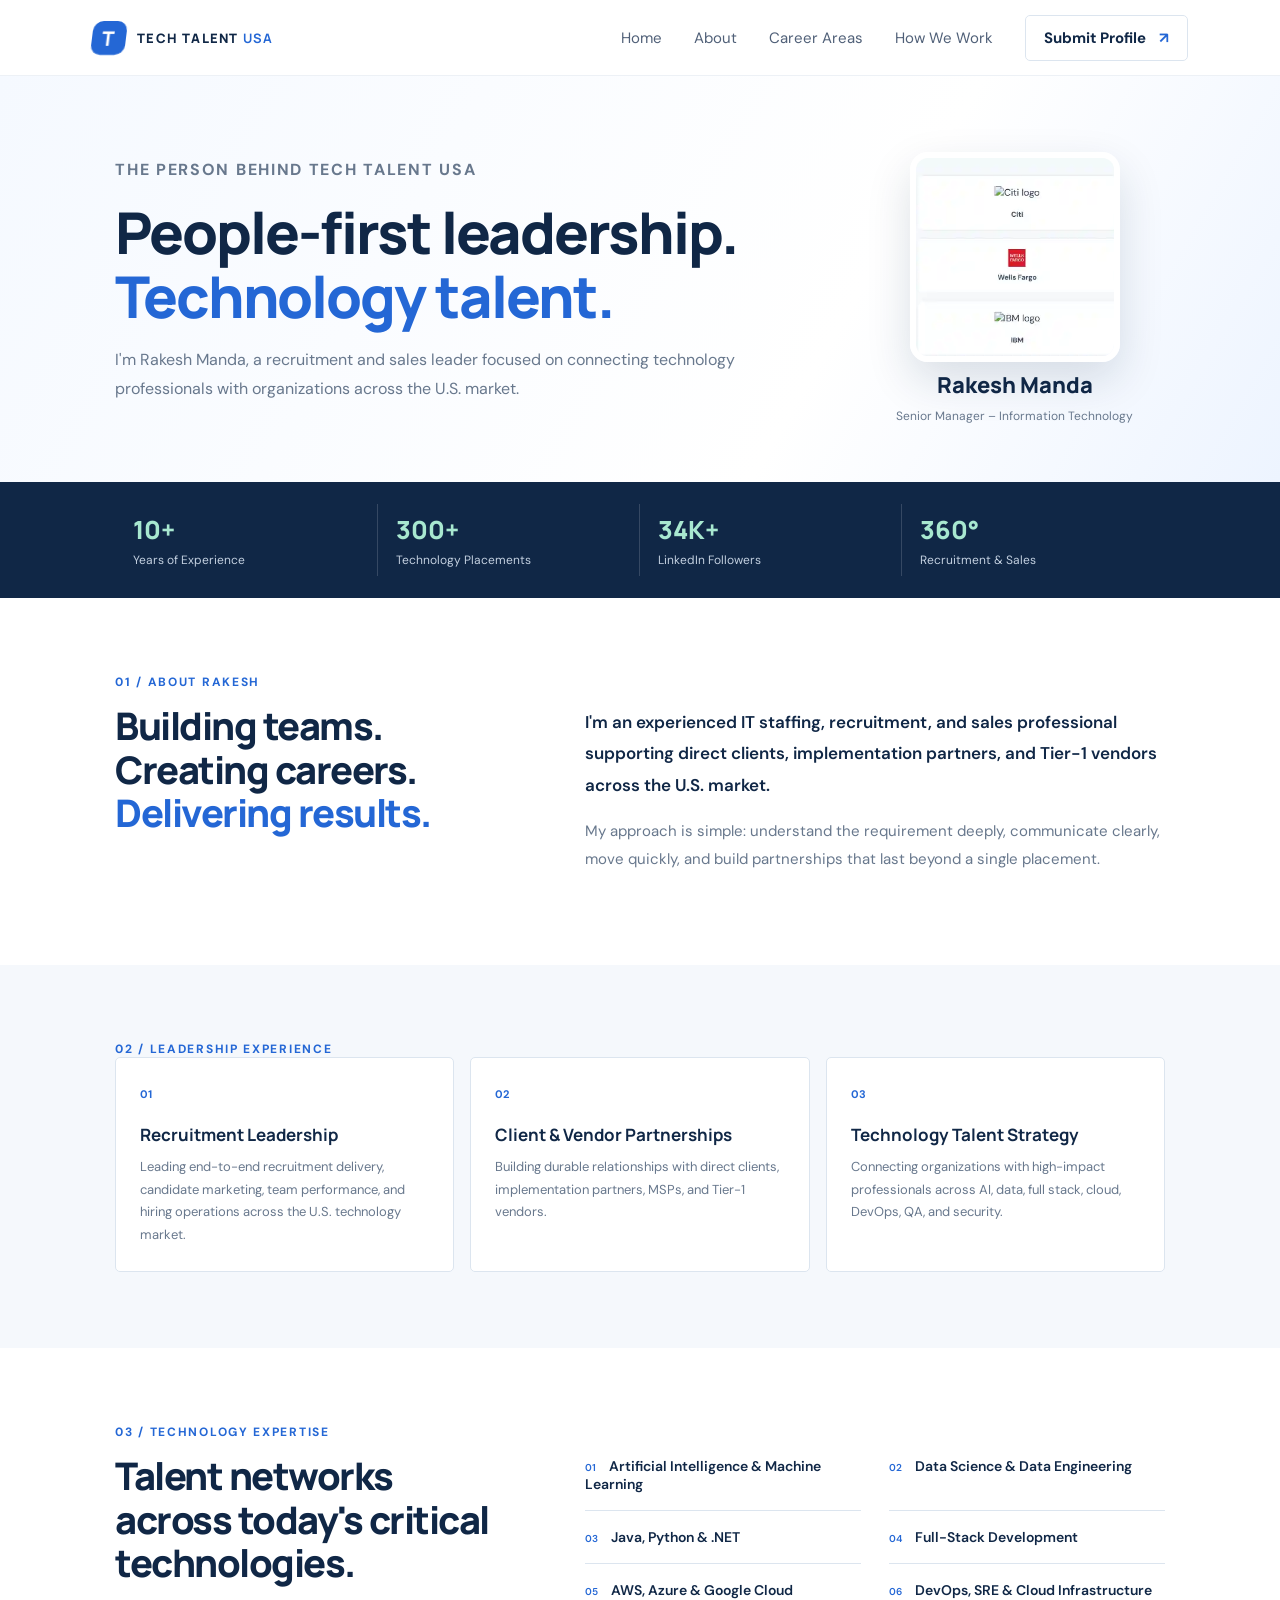
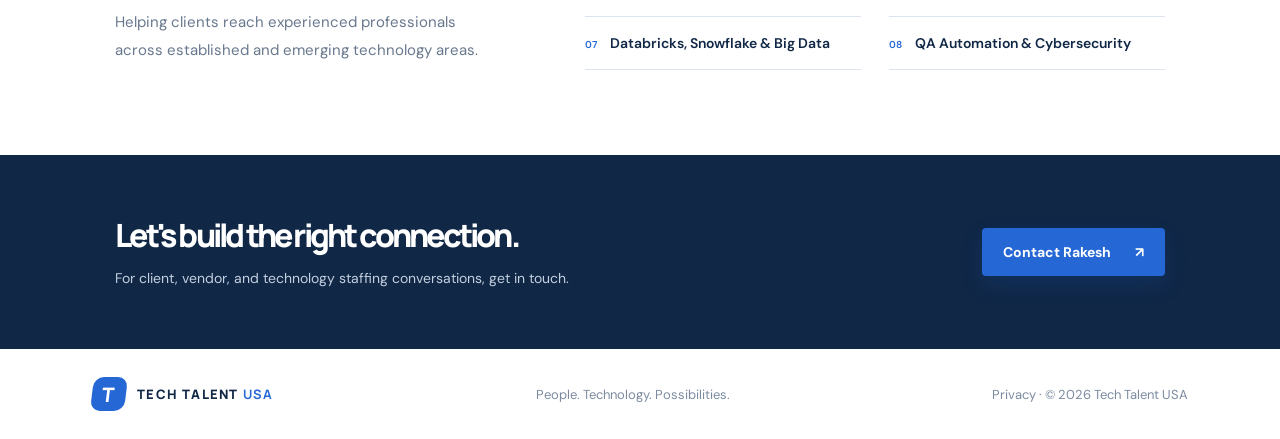
==== commit 3f6b5498: "Remove current employer and current role line from About page" ====
--- a/static/about.html
+++ b/static/about.html
@@ -26,14 +26,13 @@
 <div><h2>Building teams.<br>Creating careers.<br><em>Delivering results.</em></h2></div>
 <div class="profile-copy">
 <p>I'm an experienced IT staffing, recruitment, and sales professional supporting direct clients, implementation partners, and Tier-1 vendors across the U.S. market.</p>
-<p>As Senior Manager – Information Technology at Adroit Innovative Solutions Inc., I lead client acquisition, vendor relationships, technical recruitment, candidate marketing, and end-to-end staffing operations.</p>
+
 <p>My approach is simple: understand the requirement deeply, communicate clearly, move quickly, and build partnerships that last beyond a single placement.</p>
 </div>
 </div>
 </section>
 <section class="profile-section profile-band">
 <div class="section-label">02 / LEADERSHIP EXPERIENCE</div>
-<div class="profile-role"><div><p class="eyebrow">ADROIT INNOVATIVE SOLUTIONS INC.</p><h2>Senior Manager – Information Technology</h2></div><span class="profile-current">Current Role</span></div>
 <div class="profile-cards">
 <article class="profile-card"><span>01</span><h3>Recruitment Leadership</h3><p>Leading end-to-end recruitment delivery, candidate marketing, team performance, and hiring operations across the U.S. technology market.</p></article>
 <article class="profile-card"><span>02</span><h3>Client &amp; Vendor Partnerships</h3><p>Building durable relationships with direct clients, implementation partners, MSPs, and Tier-1 vendors.</p></article>
--- a/static/styles.css
+++ b/static/styles.css
@@ -152,3 +152,122 @@
 @media(max-width:650px){.company-showcase{margin-top:35px;padding:25px 14px 19px}.company-logo-grid{grid-template-columns:repeat(2,minmax(0,1fr));gap:9px}.company-logo{min-height:84px;padding:13px 8px}.company-logo img{max-width:112px;height:26px}.company-logo span{font-size:11px}}
 
 .profile-hero-with-photo{display:grid;grid-template-columns:minmax(0,1.4fr) minmax(230px,.6fr);align-items:center;gap:48px}.profile-hero-copy{max-width:720px}.profile-portrait{justify-self:center;display:flex;flex-direction:column;align-items:center;text-align:center;gap:8px}.profile-portrait img{width:210px;height:210px;object-fit:cover;object-position:center 28%;border-radius:18px;border:6px solid #fff;box-shadow:0 18px 45px #10274624}.profile-portrait strong{font:800 22px Manrope,sans-serif;color:var(--navy)}.profile-portrait span{font-size:12px;color:var(--muted)}.career-page-hero{padding:74px 9% 58px;background:linear-gradient(120deg,#f5f9ff,#fff 65%,#edf4ff)}.career-page-hero h1{font:800 clamp(38px,4.5vw,58px)/1.1 Manrope,sans-serif;color:var(--navy);letter-spacing:-2px;margin:12px 0}.career-page-hero h1 em{font-style:normal;color:var(--blue)}.career-page-hero p{max-width:760px;color:var(--muted);font-size:16px;line-height:1.8}.career-page-section{padding:68px 9%}.career-page-section .service-grid{margin-top:28px}@media(max-width:750px){.profile-hero-with-photo{grid-template-columns:1fr;gap:28px}.profile-portrait img{width:180px;height:180px}.career-page-hero,.career-page-section{padding-left:6%;padding-right:6%}}
+
+.company-logo svg{display:block;width:auto;max-width:150px;height:34px;overflow:visible}.company-logo svg text{dominant-baseline:auto}@media(max-width:650px){.company-logo svg{max-width:120px;height:29px}}
+
+
+/* Four-step candidate registration progress */
+.form-step{padding:18px 0 20px;border-top:1px solid var(--line)}
+.form-step-heading{display:flex;align-items:center;gap:12px;margin-bottom:15px}
+.form-step-heading>span{width:32px;height:32px;border-radius:50%;display:grid;place-items:center;background:var(--sky);color:var(--blue);font:700 11px Manrope,sans-serif}
+.form-step-heading>div{flex:1}
+.form-step-heading h4{font:700 14px Manrope,sans-serif;color:var(--navy);margin:0 0 3px}
+.form-step-heading p{font-size:11px;color:var(--muted);margin:0}
+.form-step-heading>b{font:700 11px Manrope,sans-serif;color:var(--muted)}
+.form-step.is-complete .form-step-heading>span{background:#e4f7ef;color:#16865f}
+.form-step.is-complete .form-step-heading>b{color:#16865f}
+.form-progress{margin:2px 0 12px}
+@media(max-width:650px){.form-step{padding:15px 0 17px}.form-step-heading{gap:9px}.form-step-heading h4{font-size:13px}}
+
+
+/* Interactive redesign preview — refined motion, responsive navigation and focus states. */
+:root{scroll-padding-top:88px}
+html{scroll-behavior:smooth}
+body{overflow-x:hidden}
+.header{position:sticky;top:0;z-index:50;backdrop-filter:blur(16px);background:rgba(255,255,255,.94);transition:box-shadow .25s ease,border-color .25s ease}
+.header.is-scrolled{box-shadow:0 8px 28px rgba(16,39,70,.09);border-color:transparent}
+nav a{position:relative;transition:color .2s ease}
+nav a:not(.nav-cta):after{content:"";position:absolute;left:0;right:100%;bottom:-8px;height:2px;background:var(--blue);transition:right .22s ease}
+nav a:hover:after,nav a[aria-current="location"]:after{right:0}
+nav a[aria-current="location"]{color:var(--blue)}
+.hero{position:relative;isolation:isolate}
+.hero:before{content:"";position:absolute;z-index:-1;width:520px;height:520px;border-radius:50%;right:-230px;top:-280px;background:radial-gradient(circle,rgba(36,103,213,.09),transparent 68%)}
+.hero-copy{max-width:650px}
+.hero h1{line-height:1.04}
+.hero-actions .button,.nav-cta,.text-link,.under-link{transition:transform .2s ease,box-shadow .2s ease,color .2s ease,background .2s ease}
+.hero-actions .button:hover,.nav-cta:hover{transform:translateY(-2px);box-shadow:0 12px 28px rgba(36,103,213,.18)}
+.service{border-radius:12px;overflow:hidden;transition:transform .25s ease,box-shadow .25s ease,border-color .25s ease}
+.service:hover,.service:focus-within{transform:translateY(-7px);box-shadow:0 20px 42px rgba(16,39,70,.09);border-color:#c7d9f2}
+.service-line{transition:width .28s ease}
+.service:hover .service-line{width:100%}
+.steps article{transition:transform .22s ease}
+.steps article:hover{transform:translateY(-5px)}
+.company-showcase{border-radius:16px}
+.company-logo{border-radius:11px;transition:transform .22s ease,box-shadow .22s ease,border-color .22s ease}
+.company-logo:hover{transform:translateY(-4px);box-shadow:0 12px 26px rgba(16,39,70,.08);border-color:#c7d9f2}
+.form{border-radius:14px;box-shadow:0 20px 60px rgba(0,0,0,.13)}
+.form-step{transition:background .2s ease,padding .2s ease}
+.form-step.is-complete .form-step-heading>span{font-size:0}
+.form-step.is-complete .form-step-heading>span:before{content:"✓";font-size:14px}
+.form-progress .progress-track{height:8px;border-radius:99px;overflow:hidden;background:#eaf0f7}
+#progress-fill{border-radius:99px;transition:width .35s cubic-bezier(.2,.7,.2,1)}
+.form input,.form textarea{border-radius:8px;transition:border-color .2s ease,box-shadow .2s ease}
+.form input:focus,.form textarea:focus{outline:3px solid rgba(36,103,213,.1)}
+.form .submit{border-radius:8px}
+.reveal-ready{opacity:0;transform:translateY(22px);transition:opacity .65s ease,transform .65s cubic-bezier(.2,.7,.2,1)}
+.reveal-ready.is-visible{opacity:1;transform:translateY(0)}
+#site-scroll-progress{position:fixed;z-index:100;top:0;left:0;width:0;height:3px;background:linear-gradient(90deg,#2467d5,#65a4ff);pointer-events:none}
+#quick-profile-link{position:fixed;z-index:45;right:24px;bottom:24px;display:inline-flex;align-items:center;gap:10px;padding:14px 18px;border-radius:999px;background:var(--blue);color:#fff;font:700 12px 'DM Sans',sans-serif;box-shadow:0 12px 30px rgba(36,103,213,.28);opacity:0;transform:translateY(12px);pointer-events:none;transition:opacity .22s ease,transform .22s ease,box-shadow .22s ease}
+#quick-profile-link.is-visible{opacity:1;transform:translateY(0);pointer-events:auto}
+#quick-profile-link:hover{box-shadow:0 16px 36px rgba(36,103,213,.38);transform:translateY(-2px)}
+#quick-profile-link span{font-size:16px}
+.skip-link{position:absolute;left:12px;top:-60px;z-index:120;background:#fff;padding:12px 16px;border-radius:8px;box-shadow:0 4px 18px #10274622}
+.skip-link:focus{top:12px}
+a:focus-visible,button:focus-visible{outline:3px solid #78a8f0;outline-offset:3px}
+@media(max-width:850px){.header{padding:0 5%}.hero{grid-template-columns:1fr 1fr;padding-left:6%;padding-right:6%}.section{padding-left:7%;padding-right:7%}}
+@media(max-width:650px){
+ .header{position:sticky;padding:0 5%;height:68px}
+ nav{position:absolute;top:68px;left:0;right:0;display:none;flex-direction:column;align-items:stretch;gap:0;padding:10px 5% 18px;background:#fff;border-bottom:1px solid var(--line);box-shadow:0 16px 24px rgba(16,39,70,.08)}
+ nav.open{display:flex}
+ nav a{padding:14px 8px}
+ nav a:not(.nav-cta):after{display:none}
+ nav .nav-cta{margin-top:8px;text-align:center}
+ .menu{display:block;cursor:pointer;width:42px;height:42px;border-radius:9px;background:#f1f6fd;color:var(--navy)}
+ .hero{grid-template-columns:1fr;gap:4px}
+ .hero-art{height:310px;max-width:440px;width:100%;justify-self:center;transform:none}
+ .orb-one{width:260px;height:260px}.orb-two{width:190px;height:190px}.orbit{width:300px;height:125px}
+ .art-core{width:150px;height:150px}.core-text{font-size:46px}
+ .card-top{top:18px;right:0}.card-bottom{bottom:20px;left:0}
+ .vertical-note{right:-5px;top:110px}
+ .stats{grid-template-columns:1fr;gap:0;padding:15px 7%}
+ .stats div{border-right:0;border-bottom:1px solid #ffffff28;padding:14px 4%}
+ .stats div:last-child{border-bottom:0}
+ .section-head{display:block}.section-head>p{margin-top:18px}
+ .service-grid{grid-template-columns:1fr}
+ .steps{grid-template-columns:1fr 1fr;row-gap:20px}
+ .steps article{margin-right:12px;padding-right:12px}
+ .contact{grid-template-columns:1fr;gap:34px}
+ #quick-profile-link{right:14px;bottom:14px;padding:12px 15px}
+ .reveal-ready{transform:translateY(14px)}
+}
+@media(prefers-reduced-motion:reduce){html{scroll-behavior:auto}*,*:before,*:after{animation-duration:.01ms!important;animation-iteration-count:1!important;transition-duration:.01ms!important}.reveal-ready{opacity:1;transform:none}}
+
+/* Candidate registration: clean progress indicator and India phone prefix */
+.form-progress small{display:none!important}
+.phone-field{display:flex;align-items:center;margin-top:7px;border:1px solid #dfe7f0;border-radius:4px;background:#fbfcfe;overflow:hidden}
+.phone-field:focus-within{border-color:#6b9de8;box-shadow:0 0 0 3px #2467d514}
+.phone-field>span{padding:0 0 0 12px;color:#42536a;font:600 12px "DM Sans";white-space:nowrap}
+.phone-field input.form-phone,.phone-field input{border:0!important;box-shadow:none!important;margin:0!important;min-width:0}
+.phone-field input:focus{outline:none}
+
+/* Client-provided career overview section */
+.next-step{background:#f5f8fc}
+.next-step-intro{max-width:760px;margin:18px 0 42px}
+.next-step-intro h2{font-size:clamp(34px,4.5vw,52px);margin:18px 0}
+.next-step-intro>p:not(.lead){max-width:720px;color:var(--muted);font-size:14px;line-height:1.9}
+.next-step-content{display:grid;grid-template-columns:1.1fr .9fr;gap:28px;align-items:stretch}
+.next-step-list,.next-step-cta{background:#fff;border:1px solid #e3eaf3;padding:30px}
+.next-step-list h3,.next-step-cta h3{font:700 21px Manrope;color:var(--navy);margin:0 0 22px}
+.next-step-list ol{list-style:none;padding:0;margin:0;display:grid;gap:18px}
+.next-step-list li{display:flex;align-items:flex-start;gap:14px;color:var(--ink);font-size:13px;line-height:1.6}
+.next-step-list li>span{flex:0 0 32px;height:32px;display:grid;place-items:center;border-radius:50%;background:var(--sky);color:var(--blue);font:700 11px Manrope}
+.next-step-cta{background:var(--navy);color:white}
+.next-step-cta .section-label{color:var(--mint);margin-bottom:18px}
+.next-step-cta h3{color:#fff;margin-bottom:12px}
+.next-step-cta>p{color:#c3d0e0;font-size:13px;line-height:1.8;margin-bottom:24px}
+.next-step-contact{display:grid;gap:16px;margin-top:28px;padding-top:22px;border-top:1px solid #ffffff30}
+.next-step-contact small,.next-step-contact a{display:block}
+.next-step-contact small{font-size:9px;letter-spacing:1.5px;color:#9eb2ca;margin-bottom:5px}
+.next-step-contact a{font-size:12px;color:#fff;overflow-wrap:anywhere}
+.next-step-closing{margin:26px 0 0;color:var(--navy);font:700 18px Manrope}
+@media(max-width:650px){.next-step-content{grid-template-columns:1fr}.next-step-list,.next-step-cta{padding:23px}.next-step-intro h2{font-size:36px}}
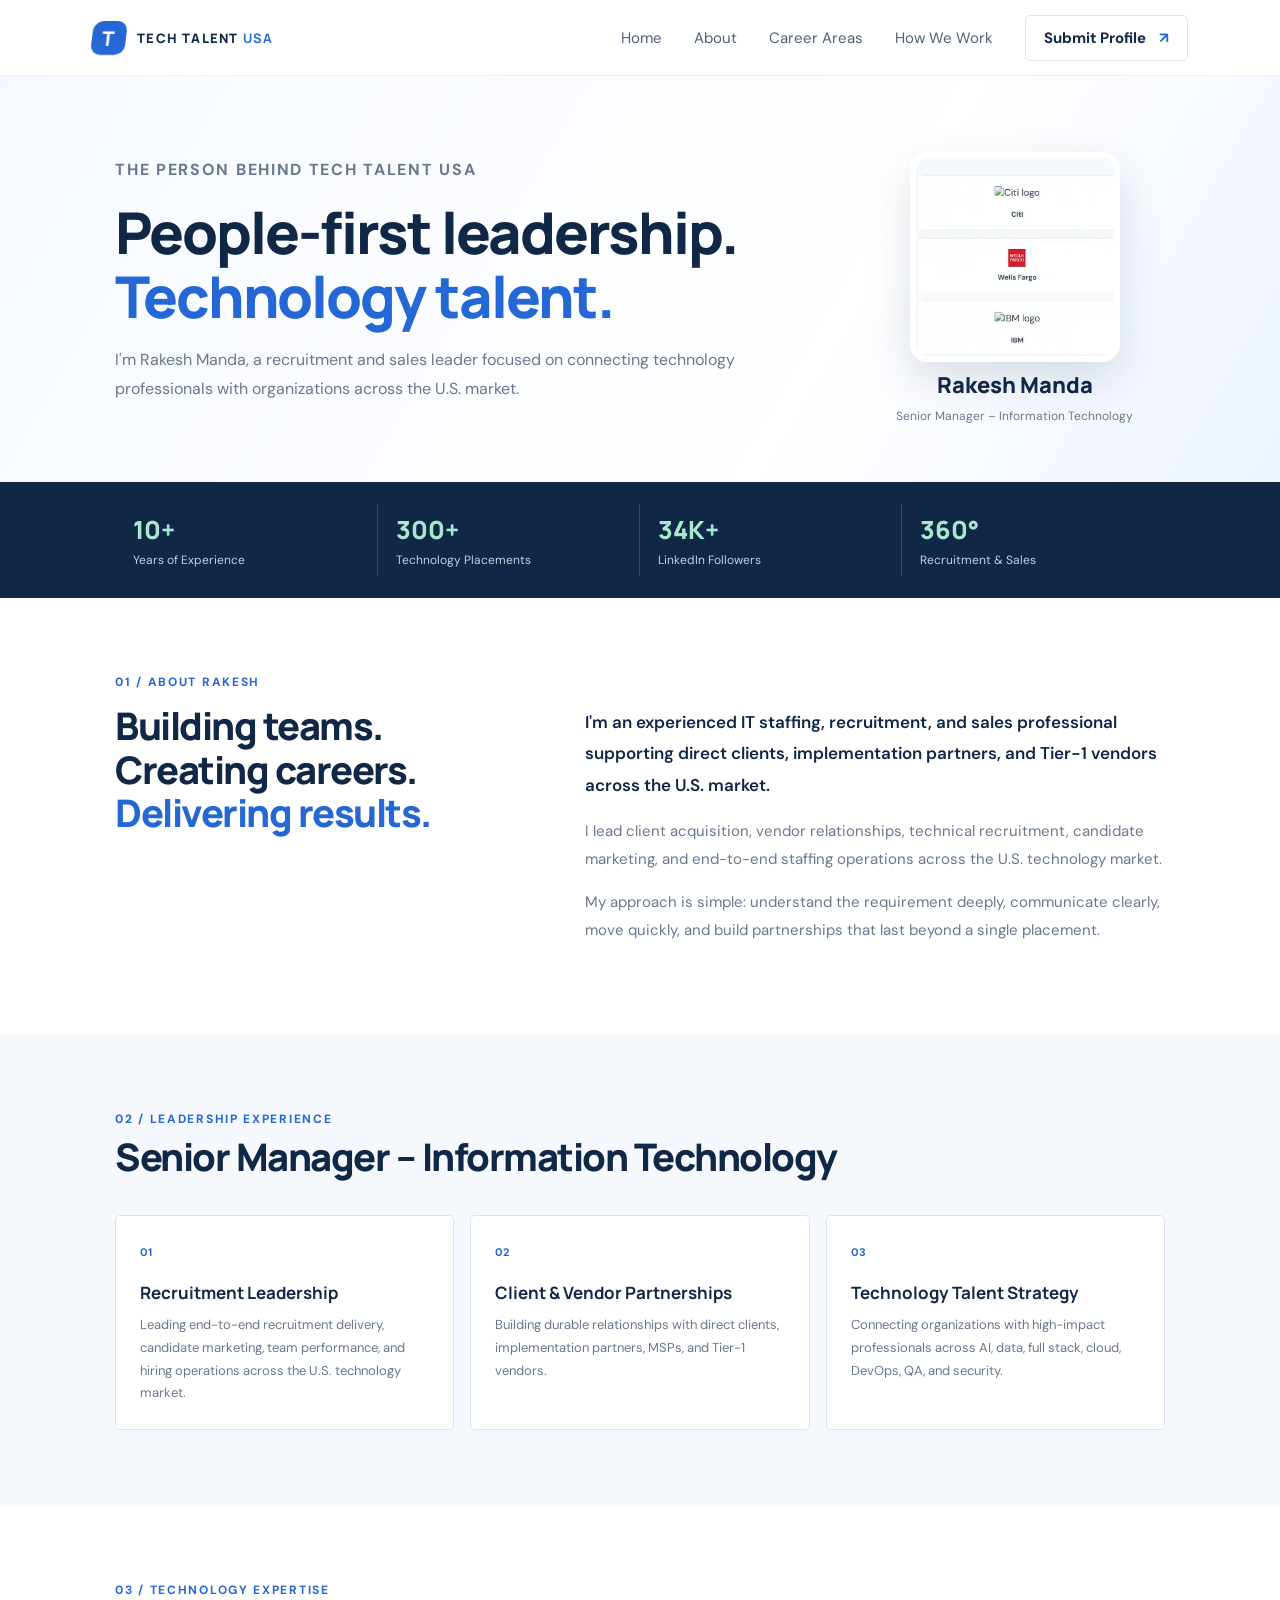
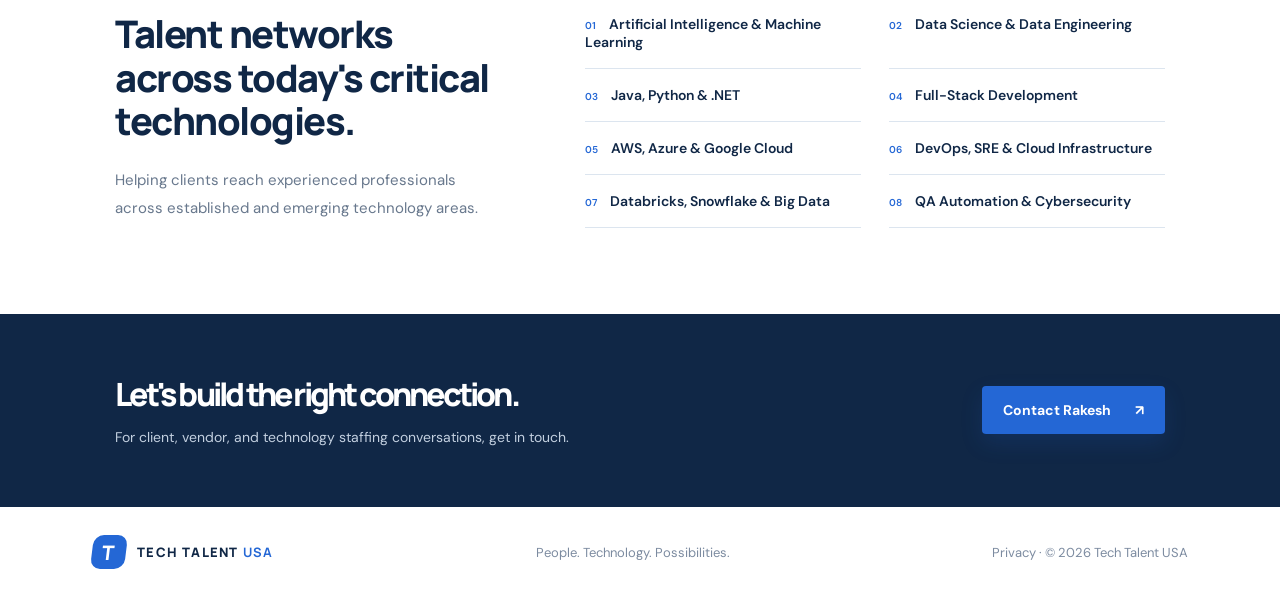
==== commit d0ca0eb6: "Remove Adroit company label and current role badge from About page" ====
--- a/static/about.html
+++ b/static/about.html
@@ -26,13 +26,14 @@
 <div><h2>Building teams.<br>Creating careers.<br><em>Delivering results.</em></h2></div>
 <div class="profile-copy">
 <p>I'm an experienced IT staffing, recruitment, and sales professional supporting direct clients, implementation partners, and Tier-1 vendors across the U.S. market.</p>
-
+<p>I lead client acquisition, vendor relationships, technical recruitment, candidate marketing, and end-to-end staffing operations across the U.S. technology market.</p>
 <p>My approach is simple: understand the requirement deeply, communicate clearly, move quickly, and build partnerships that last beyond a single placement.</p>
 </div>
 </div>
 </section>
 <section class="profile-section profile-band">
 <div class="section-label">02 / LEADERSHIP EXPERIENCE</div>
+<div class="profile-role"><div><h2>Senior Manager – Information Technology</h2></div></div>
 <div class="profile-cards">
 <article class="profile-card"><span>01</span><h3>Recruitment Leadership</h3><p>Leading end-to-end recruitment delivery, candidate marketing, team performance, and hiring operations across the U.S. technology market.</p></article>
 <article class="profile-card"><span>02</span><h3>Client &amp; Vendor Partnerships</h3><p>Building durable relationships with direct clients, implementation partners, MSPs, and Tier-1 vendors.</p></article>
